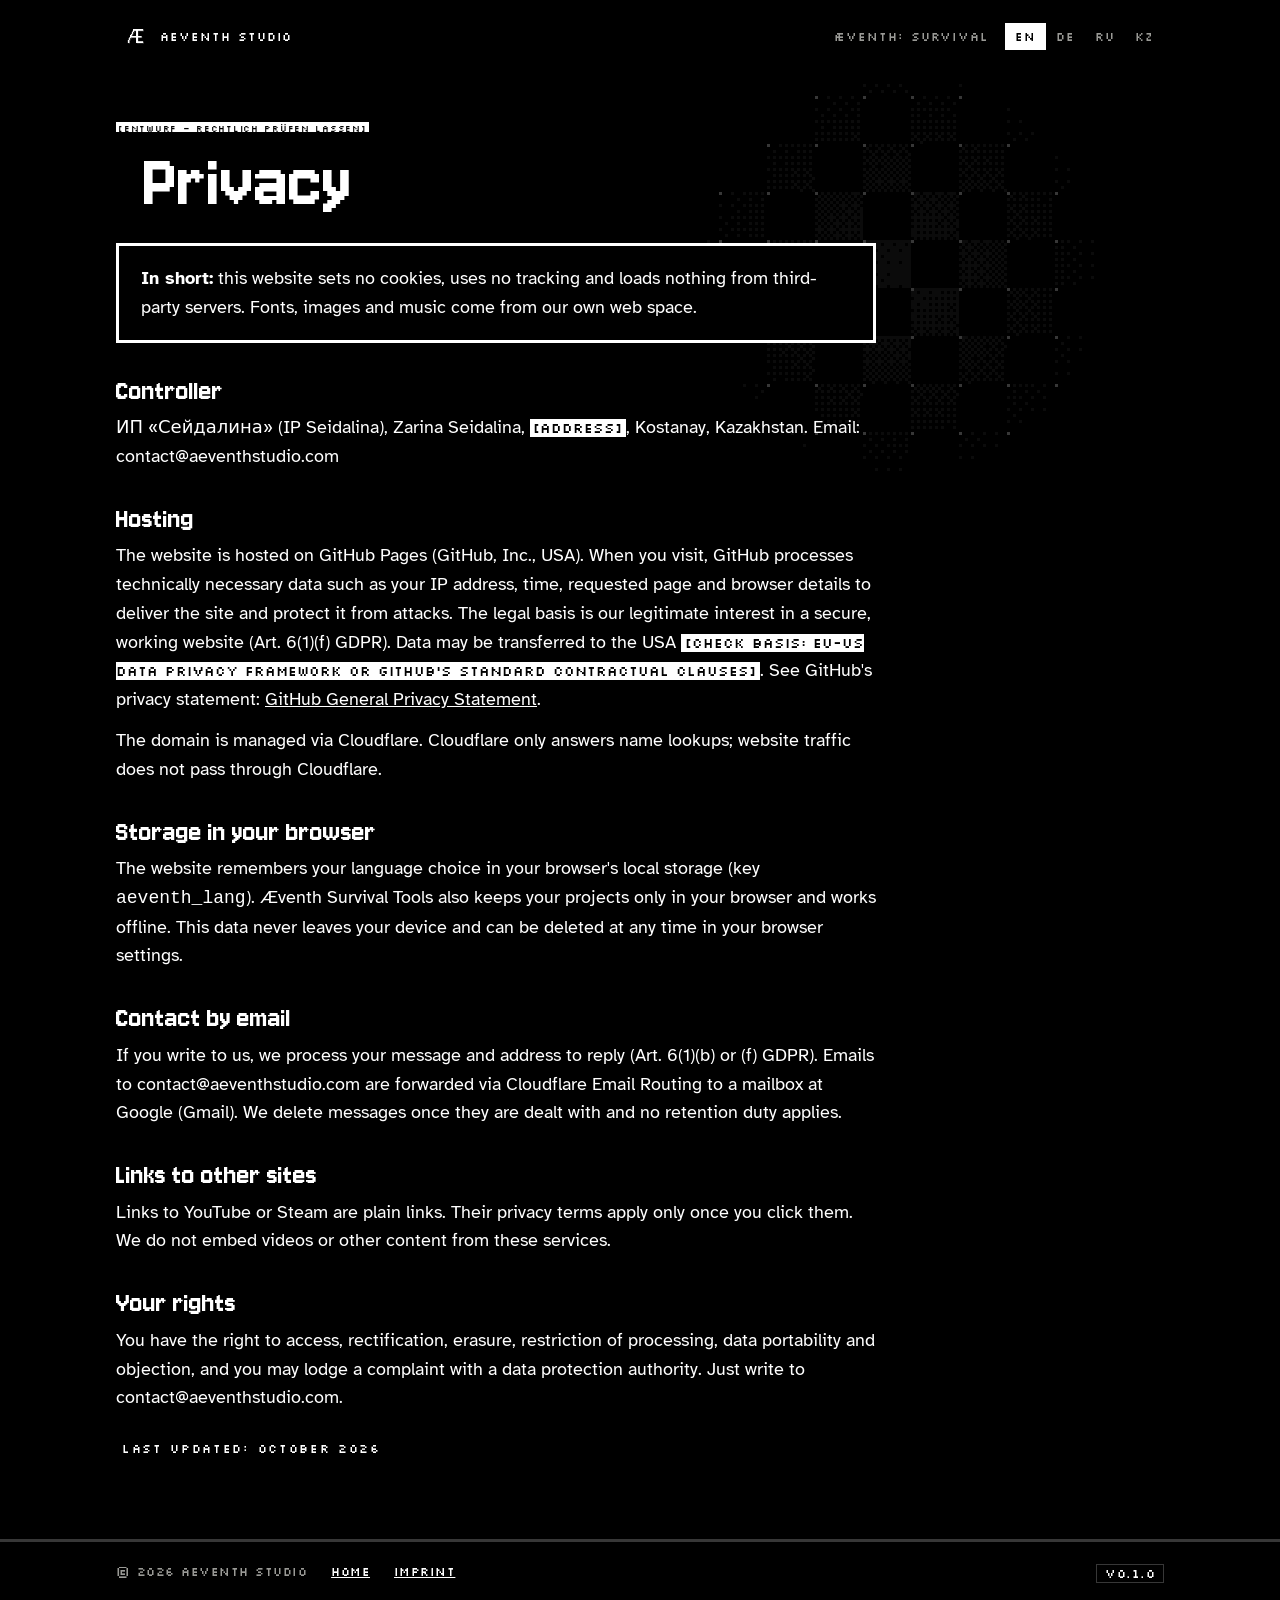
==== datenschutz/index.html @ a2549b54 "Studio-Startseite, Impressum, Datenschutz und Spielseite Survival 0.1.0 - Startseite im Stil der Spi" ====
<!doctype html>
<html lang="de">
<head>
<meta charset="utf-8">
<meta name="viewport" content="width=device-width, initial-scale=1, viewport-fit=cover">
<title>Datenschutz – AEventh Studio</title>
<meta name="robots" content="noindex">
<link rel="icon" type="image/png" href="/assets/aeventh_mark_v2.png">
<link rel="stylesheet" href="/assets/site.css">
<style>
.legal { padding-block: 48px 72px; max-width: 760px; }
.legal h1 { font-size: clamp(48px, 8vw, 80px); line-height: .9; margin-bottom: 24px; }
.legal h2 { font-size: 30px; margin: 34px 0 8px; }
.legal p, .legal ul { margin: 0 0 12px; }
.legal ul { padding-left: 1.2em; }
.legal section > p, .legal li { color: var(--light); }
.short { background: var(--void); border: 3px solid var(--light); padding: 18px 22px; }
.short p { margin: 0; }
.draft { font: 12px var(--label); letter-spacing: .06em; }
</style>
</head>
<body>
<canvas id="dark" aria-hidden="true"></canvas>
<div class="wrap">
  <header class="top">
    <a class="studio" href="/"><img src="/assets/aeventh_mark_v2.png" alt="">AEventh Studio</a>
    <nav aria-label="Main">
      <a href="/survival/">Æventh: Survival</a>
      <span class="lang" role="group" aria-label="Language"><button type="button" data-lang="en" aria-pressed="false">EN</button><button type="button" data-lang="de" aria-pressed="true">DE</button><button type="button" data-lang="ru" aria-pressed="false" lang="ru">RU</button><button type="button" data-lang="kk" aria-pressed="false" lang="kk">KZ</button></span>
    </nav>
  </header>
  <main class="legal">
    <p class="tag" id="tr-note" hidden><span class="plate ph"></span></p>
    <p class="draft"><span class="ph">[Entwurf – rechtlich prüfen lassen]</span></p>

    <section data-lang-block="de" lang="de">
      <h1><span class="plate">Datenschutz</span></h1>
      <div class="short"><p><b>Kurz gesagt:</b> Diese Website setzt keine Cookies, nutzt kein Tracking und lädt keine Inhalte von fremden Servern. Schriften, Bilder und Musik kommen vom eigenen Webspace.</p></div>

      <h2>Verantwortliche</h2>
      <p>ИП «Сейдалина» (IP Seidalina), Zarina Seidalina, <span class="ph">[Anschrift]</span>, Kostanay, Kasachstan. E-Mail: contact@aeventhstudio.com</p>

      <h2>Hosting</h2>
      <p>Die Website liegt bei GitHub Pages (GitHub, Inc., USA). Beim Aufruf verarbeitet GitHub technisch notwendige Daten wie IP-Adresse, Zeitpunkt, aufgerufene Seite und Browserangaben, um die Seite auszuliefern und vor Angriffen zu schützen. Rechtsgrundlage ist unser berechtigtes Interesse an einer sicheren, funktionierenden Website (Art. 6 Abs. 1 lit. f DSGVO). Dabei können Daten in die USA übertragen werden <span class="ph">[Grundlage prüfen: EU-US Data Privacy Framework bzw. Standardvertragsklauseln von GitHub]</span>. Mehr dazu in der Datenschutzerklärung von GitHub: <a href="https://docs.github.com/site-policy/privacy-policies/github-general-privacy-statement" rel="noopener">GitHub General Privacy Statement</a>.</p>
      <p>Die Domain wird über Cloudflare verwaltet. Cloudflare beantwortet nur die Namensauflösung; der Datenverkehr der Website läuft nicht über Cloudflare.</p>

      <h2>Speicher im Browser</h2>
      <p>Die Website merkt sich Ihre Sprachauswahl im lokalen Speicher Ihres Browsers (Schlüssel <code>aeventh_lang</code>). Die Æventh Survival Tools speichern Ihre Projekte ebenfalls nur lokal in Ihrem Browser und arbeiten offline. Diese Daten verlassen Ihr Gerät nicht und lassen sich jederzeit über die Browser-Einstellungen löschen.</p>

      <h2>Kontakt per E-Mail</h2>
      <p>Wenn Sie uns schreiben, verarbeiten wir Ihre Nachricht und Ihre Adresse, um zu antworten (Art. 6 Abs. 1 lit. b bzw. f DSGVO). E-Mails an contact@aeventhstudio.com werden über Cloudflare Email Routing an ein Postfach bei Google (Gmail) weitergeleitet. Wir löschen Nachrichten, sobald sie erledigt sind und keine Aufbewahrungspflicht besteht.</p>

      <h2>Links zu anderen Seiten</h2>
      <p>Links etwa zu YouTube oder Steam sind normale Links. Erst wenn Sie darauf klicken, gelten die Datenschutzbestimmungen des jeweiligen Anbieters. Wir binden keine Videos oder Inhalte dieser Dienste ein.</p>

      <h2>Ihre Rechte</h2>
      <p>Sie haben das Recht auf Auskunft, Berichtigung, Löschung, Einschränkung der Verarbeitung, Datenübertragbarkeit und Widerspruch. Außerdem können Sie sich bei einer Datenschutz-Aufsichtsbehörde beschweren. Schreiben Sie uns dafür einfach an contact@aeventhstudio.com.</p>

      <p class="tag" style="margin-top:28px"><span class="plate">Stand: Oktober 2026</span></p>
    </section>

    <section data-lang-block="en" lang="en" hidden>
      <h1><span class="plate">Privacy</span></h1>
      <div class="short"><p><b>In short:</b> this website sets no cookies, uses no tracking and loads nothing from third-party servers. Fonts, images and music come from our own web space.</p></div>

      <h2>Controller</h2>
      <p>ИП «Сейдалина» (IP Seidalina), Zarina Seidalina, <span class="ph">[address]</span>, Kostanay, Kazakhstan. Email: contact@aeventhstudio.com</p>

      <h2>Hosting</h2>
      <p>The website is hosted on GitHub Pages (GitHub, Inc., USA). When you visit, GitHub processes technically necessary data such as your IP address, time, requested page and browser details to deliver the site and protect it from attacks. The legal basis is our legitimate interest in a secure, working website (Art. 6(1)(f) GDPR). Data may be transferred to the USA <span class="ph">[check basis: EU-US Data Privacy Framework or GitHub's standard contractual clauses]</span>. See GitHub's privacy statement: <a href="https://docs.github.com/site-policy/privacy-policies/github-general-privacy-statement" rel="noopener">GitHub General Privacy Statement</a>.</p>
      <p>The domain is managed via Cloudflare. Cloudflare only answers name lookups; website traffic does not pass through Cloudflare.</p>

      <h2>Storage in your browser</h2>
      <p>The website remembers your language choice in your browser's local storage (key <code>aeventh_lang</code>). Æventh Survival Tools also keeps your projects only in your browser and works offline. This data never leaves your device and can be deleted at any time in your browser settings.</p>

      <h2>Contact by email</h2>
      <p>If you write to us, we process your message and address to reply (Art. 6(1)(b) or (f) GDPR). Emails to contact@aeventhstudio.com are forwarded via Cloudflare Email Routing to a mailbox at Google (Gmail). We delete messages once they are dealt with and no retention duty applies.</p>

      <h2>Links to other sites</h2>
      <p>Links to YouTube or Steam are plain links. Their privacy terms apply only once you click them. We do not embed videos or other content from these services.</p>

      <h2>Your rights</h2>
      <p>You have the right to access, rectification, erasure, restriction of processing, data portability and objection, and you may lodge a complaint with a data protection authority. Just write to contact@aeventhstudio.com.</p>

      <p class="tag" style="margin-top:28px"><span class="plate">Last updated: October 2026</span></p>
    </section>
  </main>
</div>
<footer>
  <div class="wrap">
    <span>© 2026 AEventh Studio</span>
    <a href="/" data-i18n="home">Home</a>
    <a href="/impressum/" data-i18n="imprint">Imprint</a>
    <span class="ver">V0.1.0</span>
  </div>
</footer>
<script>window.AE_DE = { home: "Startseite", imprint: "Impressum" };</script>
<script src="/assets/site.js"></script>
</body>
</html>
---- assets/site.css ----
/* AEventh Studio – shared look for the studio pages (/, /impressum/, /datenschutz/).
   Same tokens as the Survival page: darkness, one grey, white light; pixel display type. */
@font-face { font-family: "Jersey 10"; src: url("/assets/fonts/jersey-10-latin-400-normal.woff2") format("woff2"); font-display: swap; }
@font-face { font-family: "Silkscreen"; src: url("/assets/fonts/silkscreen-latin-400-normal.woff2") format("woff2"); font-display: swap; }
@font-face { font-family: "Atkinson Hyperlegible"; src: url("/assets/fonts/atkinson-hyperlegible-latin-400-normal.woff2") format("woff2"); font-weight: 400; font-display: swap; }
@font-face { font-family: "Atkinson Hyperlegible"; src: url("/assets/fonts/atkinson-hyperlegible-latin-700-normal.woff2") format("woff2"); font-weight: 700; font-display: swap; }
:root {
  --void: #000000; --floor: #080808; --steel: #373737; --dim: #9a9a96; --light: #ffffff;
  --display: "Jersey 10", "Silkscreen", ui-monospace, monospace;
  --label: "Silkscreen", ui-monospace, "SFMono-Regular", monospace;
  --body: "Atkinson Hyperlegible", system-ui, -apple-system, "Segoe UI", sans-serif;
  color-scheme: dark;
}
* { box-sizing: border-box; }
html { background: var(--void); }
body { margin: 0; background: var(--void); color: var(--light); font: 18px/1.6 var(--body); -webkit-font-smoothing: antialiased; overflow-x: hidden; }
a { color: var(--light); }
:focus-visible { outline: 2px dashed var(--light); outline-offset: 4px; }
::selection { background: var(--light); color: var(--void); }
#dark { position: fixed; inset: 0; width: 100%; height: 100%; image-rendering: pixelated; z-index: 0; pointer-events: none; }
.wrap { position: relative; z-index: 1; max-width: 1080px; margin: 0 auto; padding-left: max(16px, env(safe-area-inset-left, 0px)); padding-right: max(16px, env(safe-area-inset-right, 0px)); }
.plate { background: var(--void); display: inline; box-decoration-break: clone; -webkit-box-decoration-break: clone; padding: .1em .35em; }
.ph { color: var(--void); background: var(--light); padding: 0 .25em; font-family: var(--label); font-size: .78em; }
.top { display: flex; align-items: center; gap: 16px; flex-wrap: wrap; padding-block: 16px; }
.studio { display: flex; align-items: center; gap: 10px; background: var(--void); padding: 6px 10px 6px 6px; text-decoration: none; font: 12px var(--label); letter-spacing: .08em; }
.studio img { width: 28px; height: 28px; }
.top nav { margin-left: auto; display: flex; gap: 6px; flex-wrap: wrap; align-items: center; }
.top nav a, .lang button { background: var(--void); font: 12px var(--label); letter-spacing: .08em; text-transform: uppercase; color: var(--dim); text-decoration: none; padding: 6px 10px; border: 0; cursor: pointer; }
.top nav a:hover, .lang button[aria-pressed="true"] { color: var(--void); background: var(--light); }
.lang { display: flex; flex-wrap: wrap; }
.tag { font: 12px var(--label); letter-spacing: .14em; text-transform: uppercase; color: var(--dim); margin: 0 0 14px; }
.tag .plate { padding: .3em .5em; }
h1, h2, h3 { font-family: var(--display); font-weight: 400; margin: 0; text-wrap: balance; }
h2 { font-size: clamp(40px, 6vw, 64px); line-height: .95; margin-bottom: 22px; }
.room { padding-block: 64px; }
.btn { display: inline-flex; align-items: center; gap: 10px; font: 13px var(--label); letter-spacing: .08em; text-transform: uppercase; padding: 14px 18px; text-decoration: none; border: 3px solid var(--light); background: var(--void); color: var(--light); cursor: pointer; }
.btn.primary { background: var(--light); color: var(--void); }
.ctas { display: flex; flex-wrap: wrap; gap: 12px; }
.mail { font: 14px var(--label); background: var(--void); padding: 12px 14px; border: 3px solid var(--steel); user-select: all; }
footer { position: relative; z-index: 1; border-top: 3px solid var(--steel); background: var(--void); }
footer .wrap { display: flex; flex-wrap: wrap; gap: 10px 24px; padding-block: 22px 40px; font: 12px var(--label); color: var(--dim); letter-spacing: .04em; }
footer .ver { margin-left: auto; border: 1px solid var(--steel); padding: 1px 8px; color: var(--light); }
@media (max-width: 760px) { footer .ver { margin-left: 0; } }
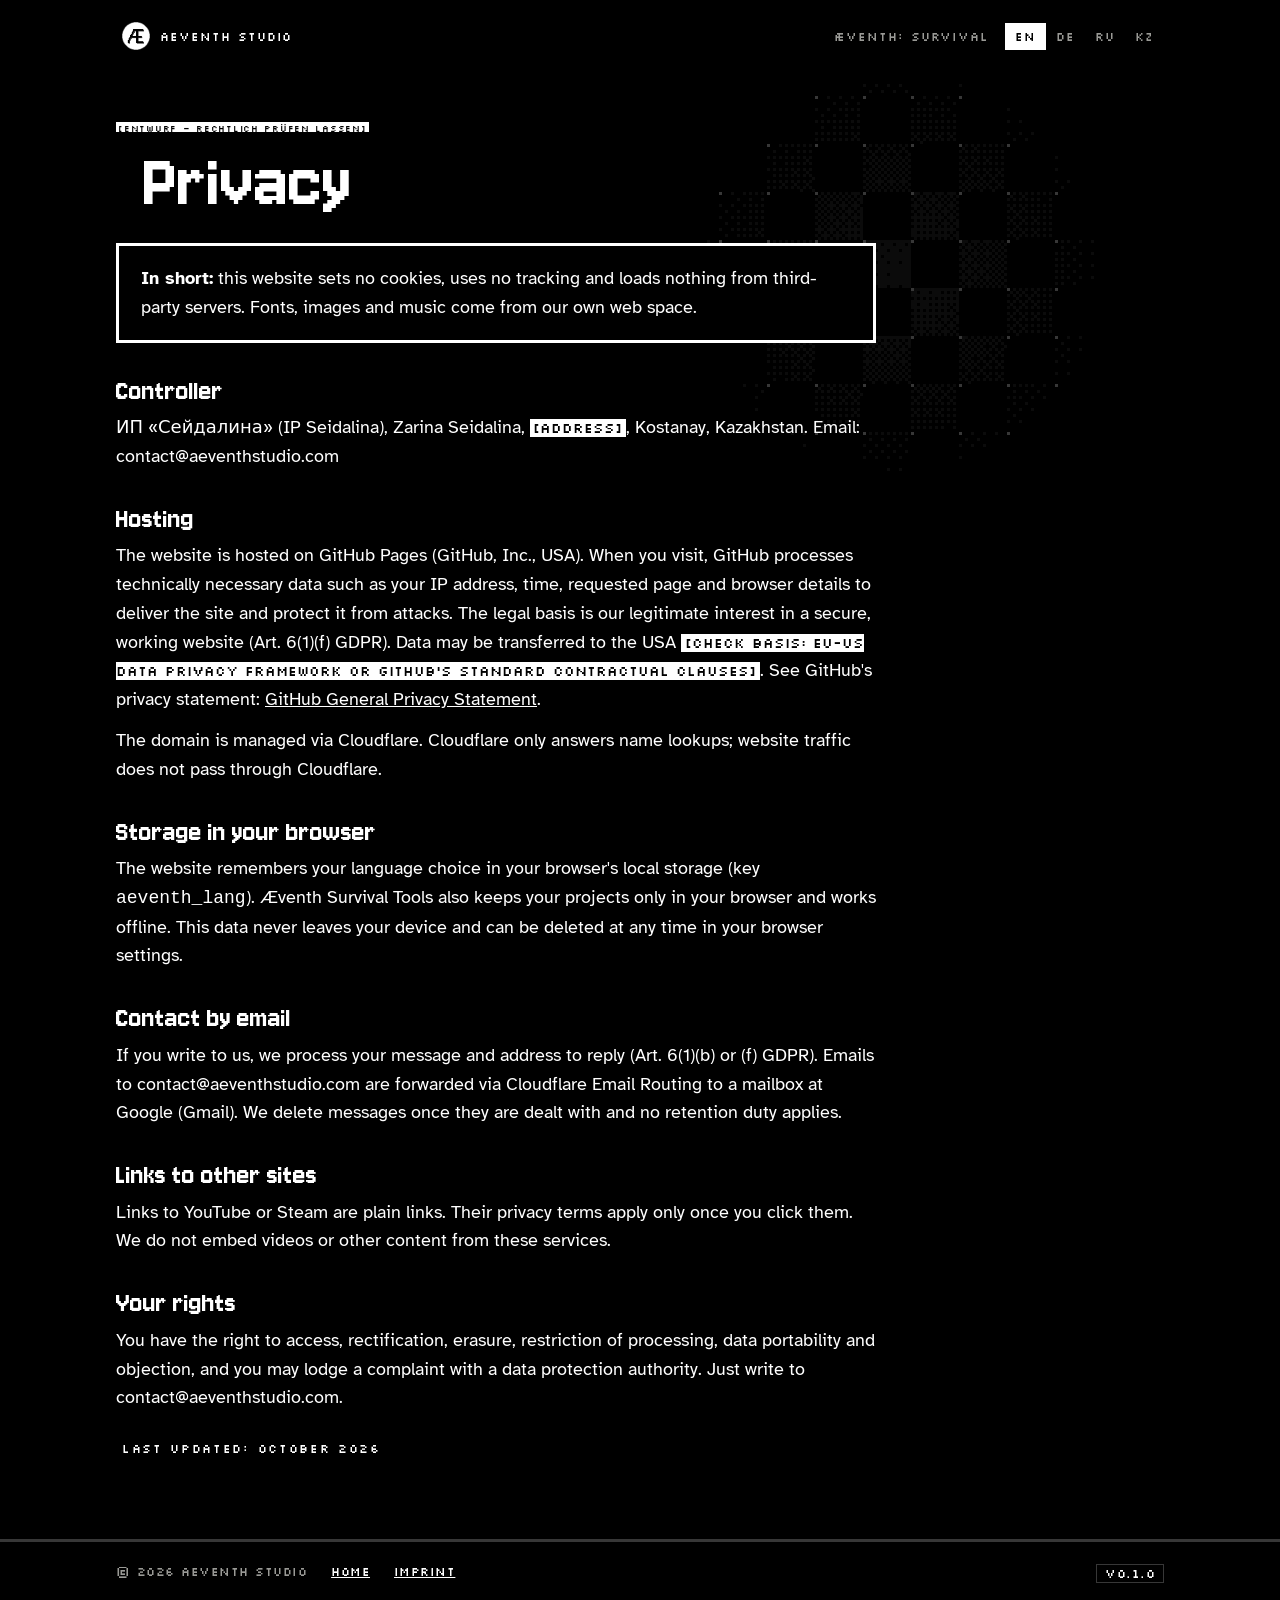
==== commit 638de2e5: "Helles Logo (Lichtkreis) auf Studio-Seiten und Spielseite Co-Authored-By: Claude Opus 5.5 <noreply@a" ====
--- a/datenschutz/index.html
+++ b/datenschutz/index.html
@@ -5,7 +5,7 @@
 <meta name="viewport" content="width=device-width, initial-scale=1, viewport-fit=cover">
 <title>Datenschutz – AEventh Studio</title>
 <meta name="robots" content="noindex">
-<link rel="icon" type="image/png" href="/assets/aeventh_mark_v2.png">
+<link rel="icon" type="image/png" href="/assets/aeventh_mark_light_v2.png">
 <link rel="stylesheet" href="/assets/site.css">
 <style>
 .legal { padding-block: 48px 72px; max-width: 760px; }
@@ -23,7 +23,7 @@
 <canvas id="dark" aria-hidden="true"></canvas>
 <div class="wrap">
   <header class="top">
-    <a class="studio" href="/"><img src="/assets/aeventh_mark_v2.png" alt="">AEventh Studio</a>
+    <a class="studio" href="/"><img src="/assets/aeventh_mark_light_v2.png" alt="">AEventh Studio</a>
     <nav aria-label="Main">
       <a href="/survival/">Æventh: Survival</a>
       <span class="lang" role="group" aria-label="Language"><button type="button" data-lang="en" aria-pressed="false">EN</button><button type="button" data-lang="de" aria-pressed="true">DE</button><button type="button" data-lang="ru" aria-pressed="false" lang="ru">RU</button><button type="button" data-lang="kk" aria-pressed="false" lang="kk">KZ</button></span>
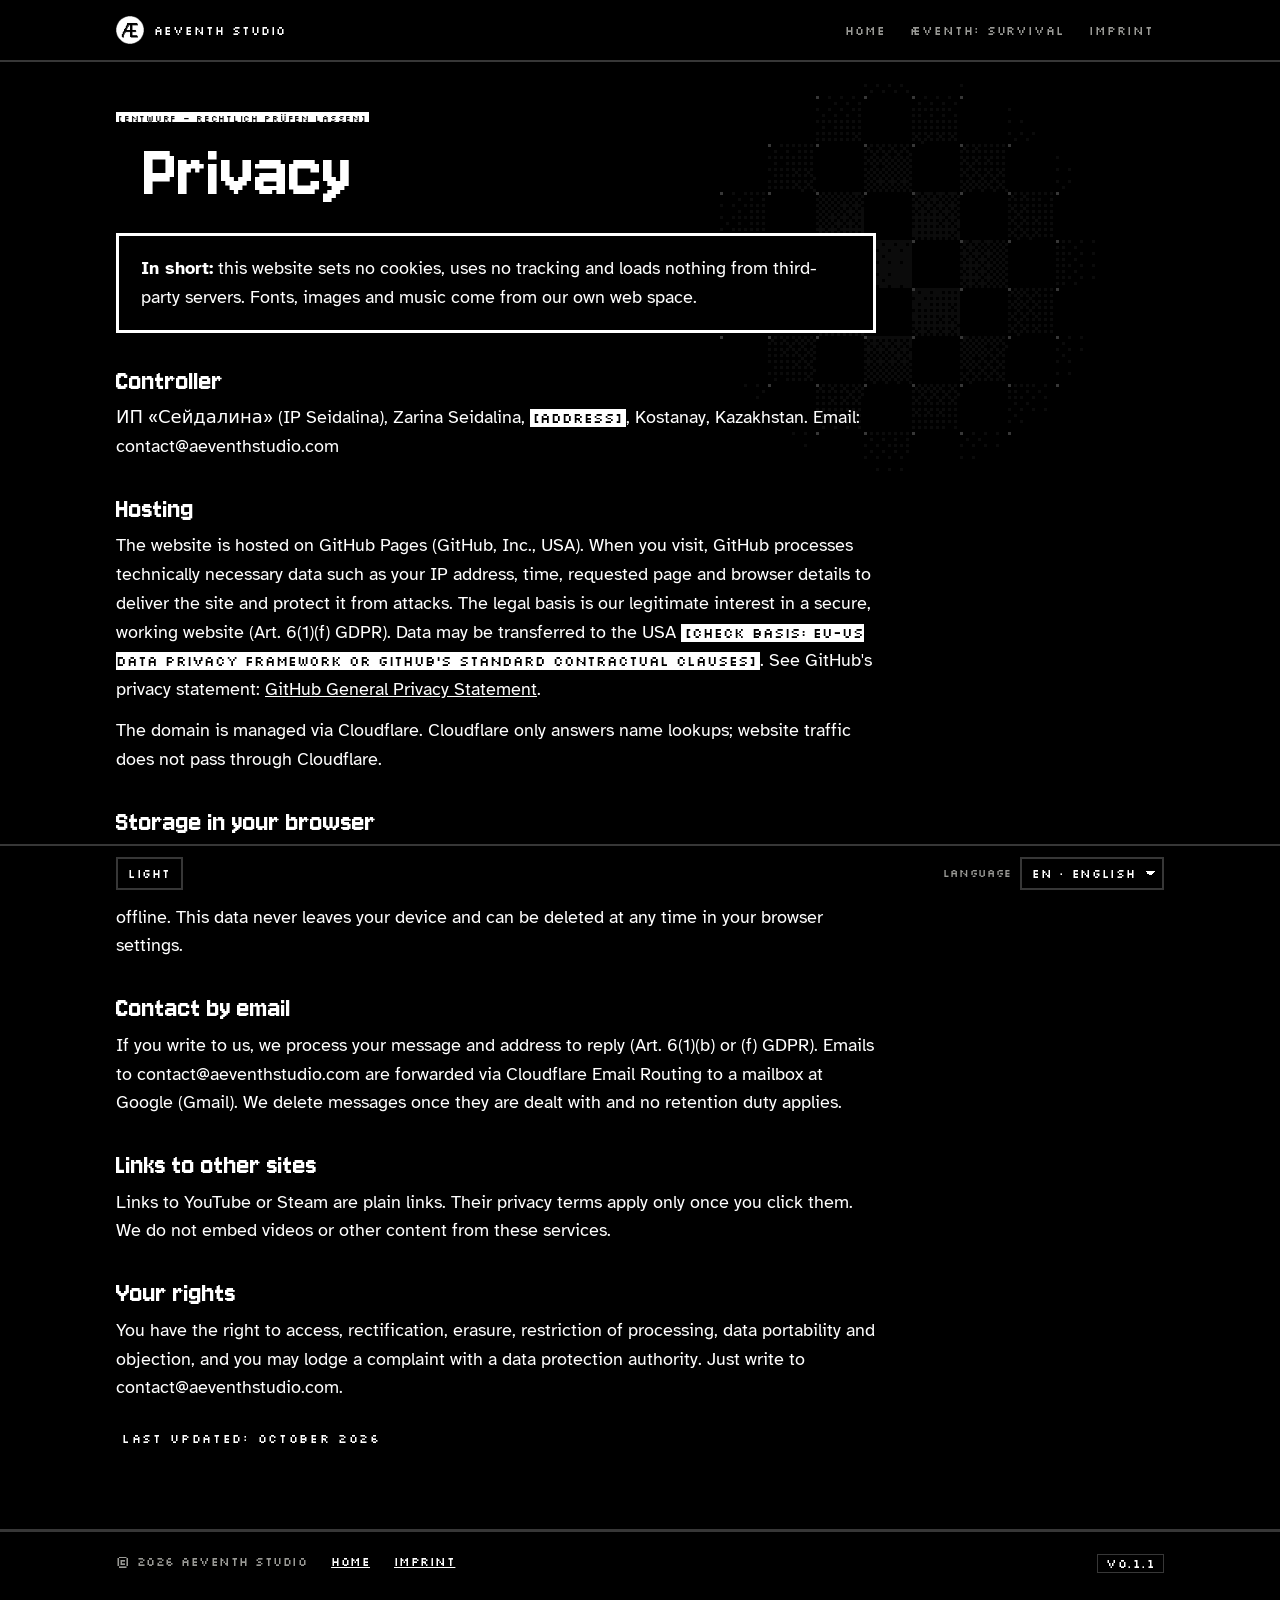
==== commit bb3437f0: "Studio-Seiten 0.1.1: Kopf- und Fußleiste wie auf der Spielseite - Feste Kopfleiste mit Menü, Burger " ====
--- a/datenschutz/index.html
+++ b/datenschutz/index.html
@@ -21,14 +21,18 @@
 </head>
 <body>
 <canvas id="dark" aria-hidden="true"></canvas>
+<header class="topbar">
+  <div class="wrap top">
+    <a class="studio" href="/"><img src="/assets/aeventh_mark_light_v2.png" alt="">AEventh Studio</a>
+    <button class="burger" type="button" aria-expanded="false" aria-controls="menu" aria-label="Menu"><i></i><i></i><i></i></button>
+    <nav class="menu" id="menu" aria-label="Main">
+      <a href="/" data-i18n="nav_home">Home</a>
+      <a href="/survival/">Æventh: Survival</a>
+      <a href="/impressum/" data-i18n="nav_imprint">Imprint</a>
+    </nav>
+  </div>
+</header>
 <div class="wrap">
-  <header class="top">
-    <a class="studio" href="/"><img src="/assets/aeventh_mark_light_v2.png" alt="">AEventh Studio</a>
-    <nav aria-label="Main">
-      <a href="/survival/">Æventh: Survival</a>
-      <span class="lang" role="group" aria-label="Language"><button type="button" data-lang="en" aria-pressed="false">EN</button><button type="button" data-lang="de" aria-pressed="true">DE</button><button type="button" data-lang="ru" aria-pressed="false" lang="ru">RU</button><button type="button" data-lang="kk" aria-pressed="false" lang="kk">KZ</button></span>
-    </nav>
-  </header>
   <main class="legal">
     <p class="tag" id="tr-note" hidden><span class="plate ph"></span></p>
     <p class="draft"><span class="ph">[Entwurf – rechtlich prüfen lassen]</span></p>
@@ -91,10 +95,23 @@
     <span>© 2026 AEventh Studio</span>
     <a href="/" data-i18n="home">Home</a>
     <a href="/impressum/" data-i18n="imprint">Imprint</a>
-    <span class="ver">V0.1.0</span>
+    <span class="ver">V0.1.1</span>
   </div>
 </footer>
-<script>window.AE_DE = { home: "Startseite", imprint: "Impressum" };</script>
+<div class="bottombar" role="group" aria-label="Light and language">
+  <div class="wrap">
+    <button type="button" id="lights" aria-pressed="false" data-i18n="lights">Light</button>
+    <label class="langsel"><span data-i18n="lang">Language</span>
+      <select id="lang" aria-label="Language">
+        <option value="en">EN · English</option>
+        <option value="de">DE · Deutsch</option>
+        <option value="ru">RU · Русский</option>
+        <option value="kk">KZ · Қазақша</option>
+      </select>
+    </label>
+  </div>
+</div>
+<script>window.AE_DE = { nav_home: "Startseite", nav_privacy: "Datenschutz", nav_imprint: "Impressum", lights: "Licht", lang: "Sprache",  home: "Startseite", imprint: "Impressum" };</script>
 <script src="/assets/site.js"></script>
 </body>
 </html>
--- a/assets/site.css
+++ b/assets/site.css
@@ -17,17 +17,38 @@
 a { color: var(--light); }
 :focus-visible { outline: 2px dashed var(--light); outline-offset: 4px; }
 ::selection { background: var(--light); color: var(--void); }
-#dark { position: fixed; inset: 0; width: 100%; height: 100%; image-rendering: pixelated; z-index: 0; pointer-events: none; }
+#dark { position: fixed; left: 0; top: 0; image-rendering: pixelated; z-index: 0; pointer-events: none; }
 .wrap { position: relative; z-index: 1; max-width: 1080px; margin: 0 auto; padding-left: max(16px, env(safe-area-inset-left, 0px)); padding-right: max(16px, env(safe-area-inset-right, 0px)); }
 .plate { background: var(--void); display: inline; box-decoration-break: clone; -webkit-box-decoration-break: clone; padding: .1em .35em; }
 .ph { color: var(--void); background: var(--light); padding: 0 .25em; font-family: var(--label); font-size: .78em; }
-.top { display: flex; align-items: center; gap: 16px; flex-wrap: wrap; padding-block: 16px; }
-.studio { display: flex; align-items: center; gap: 10px; background: var(--void); padding: 6px 10px 6px 6px; text-decoration: none; font: 12px var(--label); letter-spacing: .08em; }
+html { scroll-padding-top: 72px; }
+body { padding-bottom: calc(54px + env(safe-area-inset-bottom, 0px)); }
+body::before { content: ""; position: fixed; inset: 0 0 auto; height: env(safe-area-inset-top, 0px); background: var(--void); z-index: 10; }
+/* top bar: sticky, dark, burger on small screens */
+.topbar { position: sticky; top: env(safe-area-inset-top, 0px); z-index: 8; background: var(--void); border-bottom: 2px solid var(--steel); }
+.top { display: flex; align-items: center; gap: 16px; min-height: 60px; }
+.studio { display: flex; align-items: center; gap: 10px; text-decoration: none; font: 12px var(--label); letter-spacing: .08em; }
 .studio img { width: 28px; height: 28px; }
-.top nav { margin-left: auto; display: flex; gap: 6px; flex-wrap: wrap; align-items: center; }
-.top nav a, .lang button { background: var(--void); font: 12px var(--label); letter-spacing: .08em; text-transform: uppercase; color: var(--dim); text-decoration: none; padding: 6px 10px; border: 0; cursor: pointer; }
-.top nav a:hover, .lang button[aria-pressed="true"] { color: var(--void); background: var(--light); }
-.lang { display: flex; flex-wrap: wrap; }
+.menu { margin-left: auto; display: flex; gap: 4px; }
+.menu a { font: 12px var(--label); letter-spacing: .08em; text-transform: uppercase; color: var(--dim); text-decoration: none; padding: 8px 10px; }
+.menu a:hover { color: var(--void); background: var(--light); }
+.burger { display: none; margin-left: auto; background: var(--void); border: 2px solid var(--steel); width: 44px; height: 40px; cursor: pointer; padding: 0; }
+.burger i { display: block; width: 20px; height: 2px; background: var(--light); margin: 4px auto; }
+/* bottom bar: light and language */
+.bottombar { position: fixed; left: 0; right: 0; bottom: 0; z-index: 8; background: var(--void); border-top: 2px solid var(--steel); padding-bottom: env(safe-area-inset-bottom, 0px); }
+.bottombar .wrap { display: flex; align-items: center; gap: 8px; min-height: 54px; }
+.bottombar button, .bottombar select { background: var(--void); border: 2px solid var(--steel); color: var(--light); font: 12px var(--label); letter-spacing: .06em; text-transform: uppercase; padding: 7px 10px; cursor: pointer; }
+.bottombar button[aria-pressed="true"] { background: var(--light); color: var(--void); border-color: var(--light); }
+.bottombar .langsel { margin-left: auto; display: flex; align-items: center; gap: 8px; font: 11px var(--label); color: var(--dim); letter-spacing: .06em; }
+.bottombar select { appearance: none; -webkit-appearance: none; padding-right: 26px; background-image: linear-gradient(45deg, transparent 50%, var(--light) 50%), linear-gradient(135deg, var(--light) 50%, transparent 50%); background-position: right 12px center, right 7px center; background-size: 5px 5px; background-repeat: no-repeat; }
+@media (max-width: 860px) {
+  .burger { display: block; }
+  .menu { display: none; position: absolute; left: 0; right: 0; top: 100%; flex-direction: column; gap: 0; background: var(--void); border-bottom: 2px solid var(--steel);
+    padding: 8px max(16px, env(safe-area-inset-right, 0px)) 12px max(16px, env(safe-area-inset-left, 0px)); }
+  .menu.open { display: flex; }
+  .menu a { padding: 12px 8px; font-size: 14px; border-top: 1px solid #1a1a1a; }
+}
+@media (max-width: 760px) { .bottombar .langsel span { display: none; } }
 .tag { font: 12px var(--label); letter-spacing: .14em; text-transform: uppercase; color: var(--dim); margin: 0 0 14px; }
 .tag .plate { padding: .3em .5em; }
 h1, h2, h3 { font-family: var(--display); font-weight: 400; margin: 0; text-wrap: balance; }
@@ -38,6 +59,6 @@
 .ctas { display: flex; flex-wrap: wrap; gap: 12px; }
 .mail { font: 14px var(--label); background: var(--void); padding: 12px 14px; border: 3px solid var(--steel); user-select: all; }
 footer { position: relative; z-index: 1; border-top: 3px solid var(--steel); background: var(--void); }
-footer .wrap { display: flex; flex-wrap: wrap; gap: 10px 24px; padding-block: 22px 40px; font: 12px var(--label); color: var(--dim); letter-spacing: .04em; }
+footer .wrap { display: flex; flex-wrap: wrap; gap: 10px 24px; padding-block: 22px 28px; font: 12px var(--label); color: var(--dim); letter-spacing: .04em; }
 footer .ver { margin-left: auto; border: 1px solid var(--steel); padding: 1px 8px; color: var(--light); }
 @media (max-width: 760px) { footer .ver { margin-left: 0; } }
